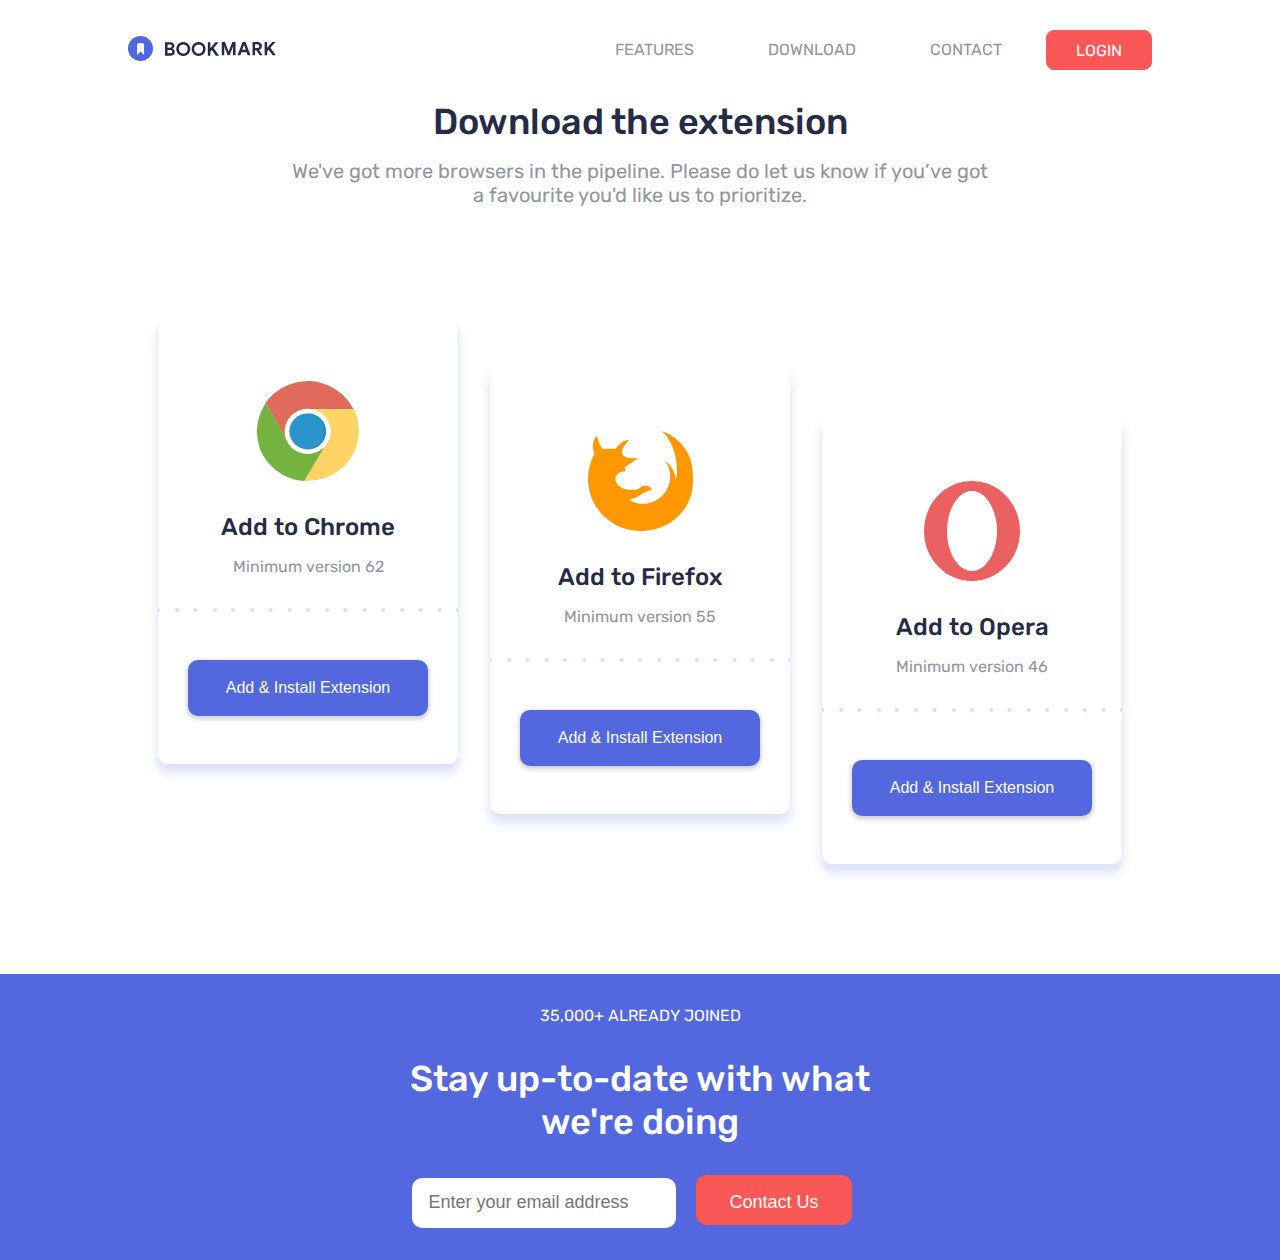
==== download.html @ 1d37e5b0 "move: download section to download.html" ====
<!DOCTYPE html>
<html lang="en">

<head>
    <meta charset="UTF-8">
    <meta name="viewport" content="width=device-width, initial-scale=1.0">
    <link rel="icon" type="image/png" sizes="32x32" href="./images/favicon-32x32.png">
    <title>Bookmark manager landing page</title>
    <!-- external css -->
    <link rel="stylesheet" href="style.css">
</head>

<body>
    <nav class="navbar">
        <div class="navbar-logo">
            <a href="index.html">
                <img src="images/logo-bookmark.svg" alt="Logo of Bookmark">
            </a>
        </div>
        <div class="navbar-menu">
            <a href="index.html#feature" class="navbar-link">FEATURES</a>
            <a href="download.html" class="navbar-link">DOWNLOAD</a>
            <a href="#contact" class="navbar-link">CONTACT</a>
            <a href="#" class="login-link">LOGIN</a>
    </nav>
    <section id="download">
        <div class="text-box">
            <h2 class="title">Download the extension</h2>
            <p class="description">
                We've got more browsers in the pipeline. Please do let us know if you’ve
                got a favourite you'd like us to prioritize.
            </p>
        </div>
        <div class="download-container">
            <div class="download-card">
                <img class="logo" src="images/logo-chrome.svg" alt="logo of chrome">
                <h3>Add to Chrome</h3>
                <p>Minimum version 62</p>
                <img class="dots" src="images/bg-dots.svg" alt="background dots">
                <button>Add & Install Extension</button>
            </div>
            <div class="download-card">
                <img class="logo" src="images/logo-firefox.svg" alt="logo of firefox">
                <h3>Add to Firefox</h3>
                <p>Minimum version 55</p>
                <img class="dots" src="images/bg-dots.svg" alt="background dots">
                <button>Add & Install Extension</button>
            </div>
            <div class="download-card">
                <img class="logo" src="images/logo-opera.svg" alt="logo of opera">
                <h3>Add to Opera</h3>
                <p>Minimum version 46</p>
                <img class="dots" src="images/bg-dots.svg" alt="background dots">
                <button>Add & Install Extension</button>
            </div>
        </div>
    </section>
    <footer>
        <section id="contact">
            <p>
                35,000+ ALREADY JOINED
            </p>
            <p>
                Stay up-to-date with what we're doing
            </p>
            <form>
                <input type="email" name="email" id="email" placeholder="Enter your email address">
                <button class="contact-btn">Contact Us</button>
            </form>
        </section>

    </footer>
    <!-- external js -->
    <script src="script.js"></script>
</body>

</html>
---- style.css ----
/* google fonts */
@import url('https://fonts.googleapis.com/css2?family=Rubik:wght@400;500&display=swap');

*,
*::after,
*::before {
    box-sizing: border-box;
    margin: 0;
    padding: 0;
    scroll-margin-top: 100px;
}

html {
    scroll-behavior: smooth;
    font-family: 'Rubik', sans-serif;
}

:root {
    /* Primary */
    --soft-blue: hsl(231, 69%, 60%);
    --soft-red: hsl(0, 94%, 66%);

    /* Neutral */
    --grayish-blue: hsl(229, 8%, 60%);
    --very-dark-blue: hsl(229, 31%, 21%);
}

body {
    margin: 0 8rem;
    /* width: 100%; */
    overflow-x: clip;
}

/* ! navbar */
nav.navbar {
    height: 100px;
    display: flex;
    align-items: center;
    justify-content: space-between;
    position: fixed;
    top: 0;
    left: 0;
    width: 100%;
    padding: 0 8rem;
    z-index: 10;
    background-color: rgba(255, 255, 255, 1);
}

.navbar-menu {
    display: flex;
    gap: 1rem;
}

.navbar-menu>a {
    text-decoration: none;
    padding: 0.6rem 1.8rem;
    border-radius: 8px;
}

.navbar-link {
    color: var(--grayish-blue);
}

.navbar-link:hover {
    color: var(--soft-red);
}

.login-link {
    background-color: var(--soft-red);
    color: white;
    border: 1px solid var(--soft-red);
}

.login-link:hover {
    background-color: white;
    color: var(--soft-red);
}

/* ! hero section */
#hero {
    margin-top: 0.5rem;
    display: flex;
    justify-content: space-between;
    align-items: center;
    padding: 2rem 0;
}

#hero .text-box {
    width: 45%;
    display: flex;
    flex-direction: column;
    justify-content: space-evenly;
    align-items: start;
}

#hero .text-box h1 {
    font-size: 60px;
    font-weight: 500;
    color: var(--very-dark-blue);
}

#hero .text-box p {
    font-size: 24px;
    line-height: 35px;
    color: var(--grayish-blue);
}

#hero .button-box {
    margin-top: 2rem;
}

#hero .button-box .hero-button {
    margin-right: 1rem;
    font-size: 18px;
    padding: 1rem 1.4rem;
    border-radius: 10px;
    border: none;
    font-weight: bold;
    box-shadow: 0 3px 7px 1px rgba(0, 0, 0, 0.4);
    border: 3px solid transparent;
    cursor: pointer;
}

#hero .button-box .hero-button:nth-child(1) {
    background-color: var(--soft-blue);
    color: white;
}

#hero .button-box .hero-button:nth-child(1):hover {
    background-color: white;
    color: var(--soft-blue);
    border: 3px solid var(--soft-blue);
}

#hero .button-box .hero-button:nth-child(2) {
    background-color: #f7f7f7;
    color: var(--soft-blue);
}

#hero .button-box .hero-button:nth-child(2):hover {
    background-color: white;
    color: var(--very-dark-blue);
    border: 3px solid var(--grayish-blue);
}

#hero .img-box {
    width: 45%;
    position: relative;
    height: fit-content;
}

#hero .img-box img.hero-img {
    width: 100%;
    height: auto;
}

#hero .img-box::before {
    content: " ";
    height: 20rem;
    width: 800px;
    border-radius: 175px 0 0 175px;
    background-color: var(--soft-blue);
    position: absolute;
    top: 0px;
    left: 0px;
    margin-top: 150px;
    margin-left: 200px;
    z-index: -1;
}

/* common for feature, download */
.text-box {
    max-width: 700px;
    display: flex;
    flex-direction: column;
    justify-content: center;
    align-items: center;
    gap: 1rem;
    margin: 5rem auto;
}

.title {
    font-size: 36px;
    font-weight: 500;
    color: var(--very-dark-blue);
}

.description {
    font-size: 20px;
    font-weight: 400;
    color: var(--grayish-blue);
    text-align: center;
}

/* ! feature */
#feature .feature-menu {
    max-width: 800px;
    margin: 0 auto;
    display: flex;
    align-items: end;
    justify-content: space-evenly;
    border-bottom: 1px solid var(--grayish-blue);
}

#feature .feature-item {
    width: 100%;
    padding-top: 2rem;
    padding-bottom: 2rem;
    padding-left: auto;
    padding-right: auto;
    gap: 0;
    text-align: center;
    font-weight: 400;
    color: var(--grayish-blue);
    font-size: 18px;
    cursor: pointer;
}

#feature .feature-item:hover {
    color: var(--soft-red);
}

#feature .active {
    border-bottom: 4px solid var(--soft-red);
}

/* ! download section */
#download {
    margin-top: 100px;
}

#download .download-container {
    width: 100%;
    margin: 10rem auto;
    display: flex;
    justify-content: center;
    gap: 2rem;
    flex-wrap: wrap;
}

#download .download-card {
    display: flex;
    flex-direction: column;
    justify-content: space-evenly;
    align-items: center;
    gap: 1rem;
    padding: 2rem 0;
    border-radius: 10px;
    width: 300px;
    overflow: hidden;
    box-shadow: 0 8px 10px 1px rgba(83, 104, 223, 0.2);
}

#download .download-card:nth-child(1) {
    translate: 0 -50px;
}

#download .download-card:nth-child(3) {
    translate: 0 50px;
}

#download .download-card img.logo {
    margin: 1rem;
    margin-top: 2rem;
}

#download .download-card h3 {
    font-size: 24px;
    font-weight: 500;
    color: var(--very-dark-blue);
}

#download .download-card p {
    color: var(--grayish-blue);
}

#download .download-card img.dots {
    width: 100%;
    margin: 1rem 0;
}

#download button {
    margin: 1rem auto;
    width: 80%;
    font-size: 16px;
    padding-top: 1rem;
    padding-bottom: 1rem;
    border-radius: 10px;
    font-weight: 500;
    box-shadow: 0 2px 5px 1px rgba(0, 0, 0, 0.2);
    border: 3px solid transparent;
    cursor: pointer;
    background-color: var(--soft-blue);
    color: white;
}

#download button:hover {
    background-color: white;
    color: var(--soft-blue);
    border: 3px solid var(--soft-blue);
}

/* ! contact */
footer {
    margin-left: -8rem;
    width: 100vw;
}

#contact {
    background-color: var(--soft-blue);
    width: 100%;
    display: flex;
    flex-direction: column;
    align-items: center;
    justify-content: space-evenly;
    gap: 2rem;
    padding: 2rem;
}

#contact p {
    color: white;
    max-width: 500px;
    text-align: center;
}

#contact p:nth-child(2) {
    font-size: 36px;
    font-weight: 500;
}

#contact input[name="email"],
#contact .contact-btn {
    font-size: 18px;
    padding: 1rem;
    border: none;
    border-radius: 10px;
    height: 50px;
    margin-right: 1rem;
}

#contact .contact-btn {
    padding: 1rem 2rem;
    background-color: var(--soft-red);
    color: white;
    border: 1px solid var(--soft-red);
    cursor: pointer;
}

#contact .contact-btn:hover {
    background-color: white;
    color: var(--soft-red);
}
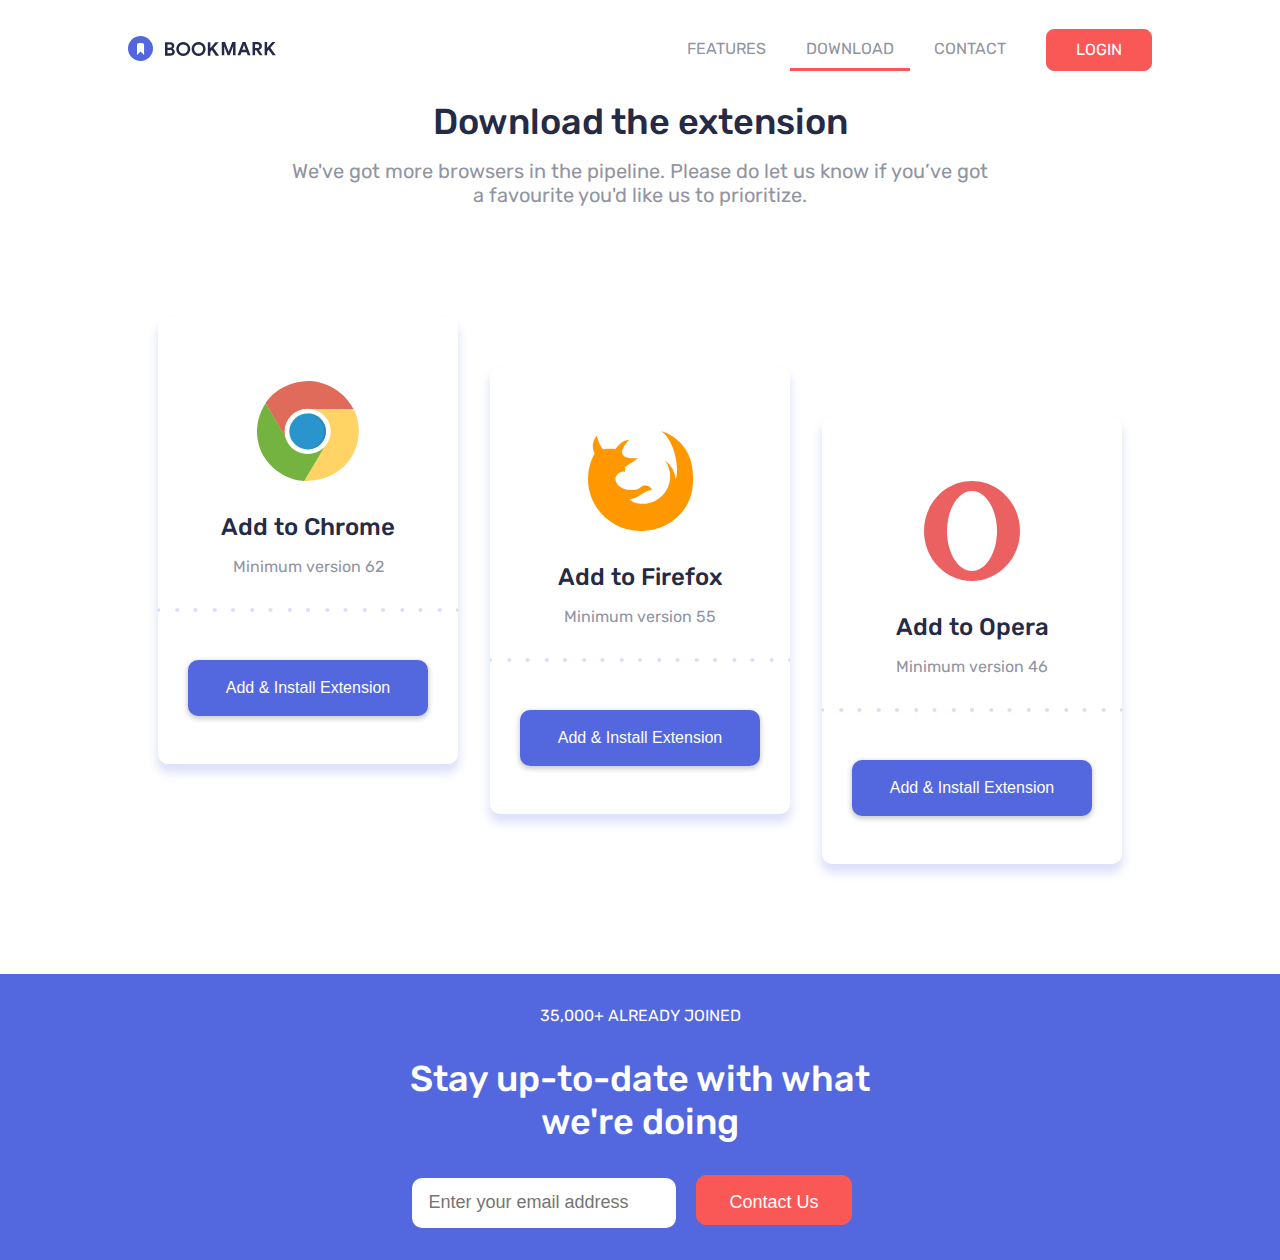
==== commit d8f04d36: "add: nav highlight on scroll" ====
--- a/download.html
+++ b/download.html
@@ -18,10 +18,11 @@
             </a>
         </div>
         <div class="navbar-menu">
-            <a href="index.html#feature" class="navbar-link">FEATURES</a>
-            <a href="download.html" class="navbar-link">DOWNLOAD</a>
-            <a href="#contact" class="navbar-link">CONTACT</a>
-            <a href="#" class="login-link">LOGIN</a>
+            <a href="index.html#feature" class="navbar-link" id="navFeatures">FEATURES</a>
+            <a href="download.html" class="navbar-link active" id="navDownload">DOWNLOAD</a>
+            <a href="#contact" class="navbar-link" id="navContact">CONTACT</a>
+            <a href="" class="login-link">LOGIN</a>
+        </div>
     </nav>
     <section id="download">
         <div class="text-box">
@@ -72,6 +73,19 @@
     </footer>
     <!-- external js -->
     <script src="script.js"></script>
+    <script>
+        window.addEventListener('scroll', () => {
+            var top = window.scrollY;
+            var offset = navDownload.offsetTop;
+            var height = navDownload.offsetHeight;
+            if (top >= offset && top < offset + height) {
+                setActiveLink('navDownload')
+            }
+            else if (isEndOfPage()) {
+                setActiveLink('navContact')
+            }
+        })
+    </script>
 </body>
 
 </html>--- a/style.css
+++ b/style.css
@@ -48,13 +48,18 @@
 
 .navbar-menu {
     display: flex;
-    gap: 1rem;
+    gap: 0.5rem;
 }
 
 .navbar-menu>a {
     text-decoration: none;
+    padding: 0.6rem 1rem;
+}
+
+.navbar-menu>a:last-of-type {
     padding: 0.6rem 1.8rem;
     border-radius: 8px;
+    margin-left: 1rem;
 }
 
 .navbar-link {
@@ -65,6 +70,10 @@
     color: var(--soft-red);
 }
 
+.navbar-link.active{
+    border-bottom: 3px solid var(--soft-red);
+}
+
 .login-link {
     background-color: var(--soft-red);
     color: white;
@@ -78,7 +87,7 @@
 
 /* ! hero section */
 #hero {
-    margin-top: 0.5rem;
+    margin-top: 7rem;
     display: flex;
     justify-content: space-between;
     align-items: center;
@@ -169,7 +178,8 @@
 }
 
 /* common for feature, download */
-.text-box {
+/* NOTE: strictly specify the section coz it shouldn't apply to hero section */
+#feature .text-box, #download .text-box {
     max-width: 700px;
     display: flex;
     flex-direction: column;
@@ -224,6 +234,48 @@
     border-bottom: 4px solid var(--soft-red);
 }
 
+#feature .feature-container{
+    display: flex;
+    justify-content: space-around;
+    align-items: center;
+    padding: 2rem;
+}
+#feature .feature-img{
+    width: 50%;
+}
+#feature .feature-container img{
+    width: 100%;
+}
+#feature .text-area{
+    display: flex;
+    flex-direction: column;
+    align-items: flex-start;
+    justify-content: center;
+    gap: 1rem;
+    width: 35%;
+}
+#feature .description{
+    text-align: left;
+}
+#feature .more-info-btn{
+    margin-top: 1rem;
+    font-size: 18px;
+    padding: 0.6rem 1.2rem;
+    border-radius: 10px;
+    border: none;
+    font-weight: 500;
+    box-shadow: 0 3px 7px 1px rgba(0, 0, 0, 0.4);
+    border: 3px solid transparent;
+    cursor: pointer;
+    background-color: var(--soft-blue);
+    color: white;
+}
+#feature .more-info-btn:hover{
+    background-color: white;
+    color: var(--soft-blue);
+    border: 3px solid var(--soft-blue);
+}
+
 /* ! download section */
 #download {
     margin-top: 100px;
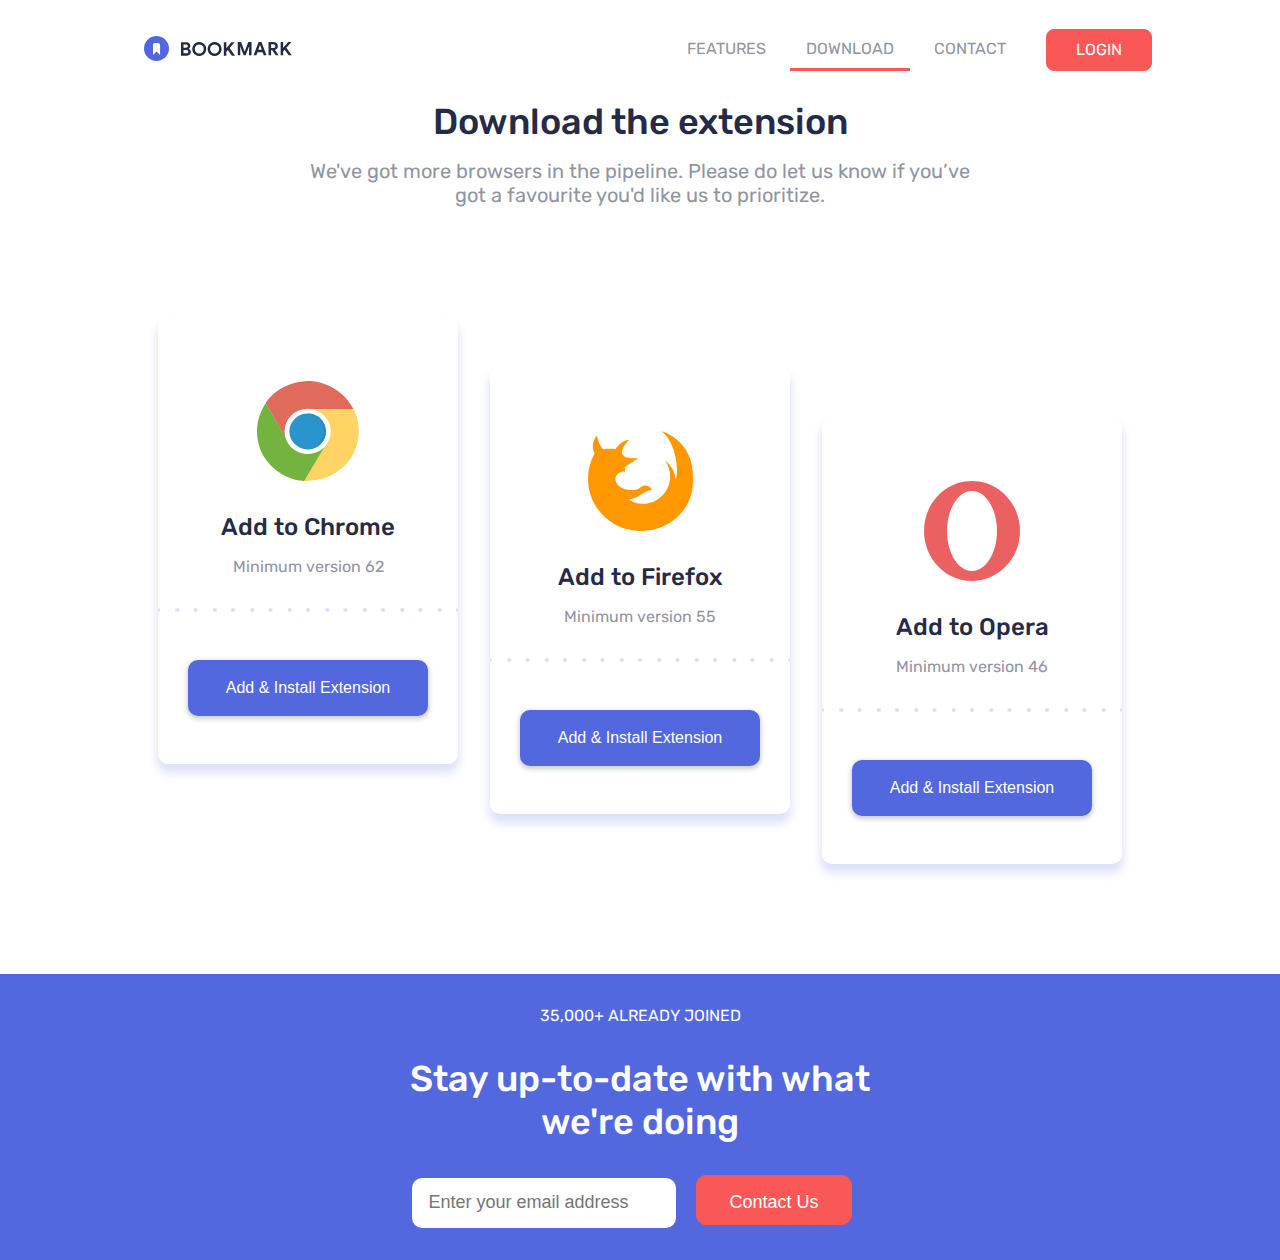
==== commit fdcde069: "add: responsive navbar" ====
--- a/download.html
+++ b/download.html
@@ -16,8 +16,9 @@
             <a href="index.html">
                 <img src="images/logo-bookmark.svg" alt="Logo of Bookmark">
             </a>
+            <img id="navbarToggle" src="images/icon-hamburger.svg" alt="hamburger and cross">
         </div>
-        <div class="navbar-menu">
+        <div class="navbar-menu" id="navbarMenu">
             <a href="index.html#feature" class="navbar-link" id="navFeatures">FEATURES</a>
             <a href="download.html" class="navbar-link active" id="navDownload">DOWNLOAD</a>
             <a href="#contact" class="navbar-link" id="navContact">CONTACT</a>
--- a/style.css
+++ b/style.css
@@ -25,10 +25,9 @@
     --very-dark-blue: hsl(229, 31%, 21%);
 }
 
-body {
-    margin: 0 8rem;
-    /* width: 100%; */
-    overflow-x: clip;
+.wrapper{
+    padding: 0 8rem;
+    overflow-x: hidden;
 }
 
 /* ! navbar */
@@ -40,15 +39,29 @@
     position: fixed;
     top: 0;
     left: 0;
-    width: 100%;
+    width: 100vw;
     padding: 0 8rem;
     z-index: 10;
     background-color: rgba(255, 255, 255, 1);
 }
 
+.navbar-logo{
+    display: flex;
+    width: 100%;
+    padding: 0 1rem;
+    justify-content: space-between;
+    align-items: center;
+    cursor: pointer;
+}
+
 .navbar-menu {
     display: flex;
     gap: 0.5rem;
+}
+
+#navbarToggle{
+    scale: 1.3;
+    display: none;
 }
 
 .navbar-menu>a {
@@ -91,6 +104,7 @@
     display: flex;
     justify-content: space-between;
     align-items: center;
+    gap: 1rem;
     padding: 2rem 0;
 }
 
@@ -119,20 +133,21 @@
 }
 
 #hero .button-box .hero-button {
-    margin-right: 1rem;
     font-size: 18px;
-    padding: 1rem 1.4rem;
+    padding: 1rem 1.2rem;
     border-radius: 10px;
     border: none;
     font-weight: bold;
     box-shadow: 0 3px 7px 1px rgba(0, 0, 0, 0.4);
     border: 3px solid transparent;
     cursor: pointer;
+    margin-bottom: 1rem;
 }
 
 #hero .button-box .hero-button:nth-child(1) {
     background-color: var(--soft-blue);
     color: white;
+    margin-right: 1rem;
 }
 
 #hero .button-box .hero-button:nth-child(1):hover {
@@ -161,19 +176,20 @@
 #hero .img-box img.hero-img {
     width: 100%;
     height: auto;
+    overflow: clip;
 }
 
 #hero .img-box::before {
     content: " ";
     height: 20rem;
-    width: 800px;
+    width: 60vw;
     border-radius: 175px 0 0 175px;
     background-color: var(--soft-blue);
     position: absolute;
     top: 0px;
     left: 0px;
     margin-top: 150px;
-    margin-left: 200px;
+    margin-left: 10vw;
     z-index: -1;
 }
 
@@ -187,12 +203,14 @@
     align-items: center;
     gap: 1rem;
     margin: 5rem auto;
+    padding: 0 1rem;
 }
 
 .title {
     font-size: 36px;
     font-weight: 500;
     color: var(--very-dark-blue);
+    text-align: center;
 }
 
 .description {
@@ -354,8 +372,7 @@
 
 /* ! contact */
 footer {
-    margin-left: -8rem;
-    width: 100vw;
+    width: 100%;
 }
 
 #contact {
@@ -401,4 +418,65 @@
 #contact .contact-btn:hover {
     background-color: white;
     color: var(--soft-red);
+}
+
+/* responsive */
+@media screen and (max-width: 1200px){
+    nav.navbar{
+        padding: 0 2rem;
+    }
+    .wrapper{    
+        padding: 0 2rem;
+    }
+}
+@media screen and (max-width: 700px){
+    nav.navbar{
+        padding: 1.5rem 2rem;
+        height: fit-content;
+        flex-direction: column;
+        gap: 2rem;
+    }
+    .navbar-logo{
+        align-self: start;
+    }
+    #navbarToggle{
+        display: inline;
+    }
+    .navbar-menu{
+        flex-direction: column;
+        align-items: center;
+        gap: 1rem;
+        display: none;
+    }
+    .navbar-menu>a{
+        color: var(--grayish-blue);
+        background-color: transparent;
+        margin: 0!important;
+        border: none;
+        border-radius: 0!important;
+        font-size: 20px;
+    }
+
+    .wrapper{    
+        padding: 0 1rem;
+    }
+    #hero{
+        flex-direction: column-reverse;
+    }
+    #hero .text-box, #hero .img-box{
+        width: 100%;
+    }
+    #hero .img-box::before{
+        width: 100%;
+        height: 200px;
+        margin-top: 80px;
+    }
+    #feature .feature-container{
+        flex-direction: column;
+        padding: 1rem;
+        gap: 2rem;
+    }
+    #feature .feature-img, #feature .text-area{
+        width: 100%;
+    }
 }